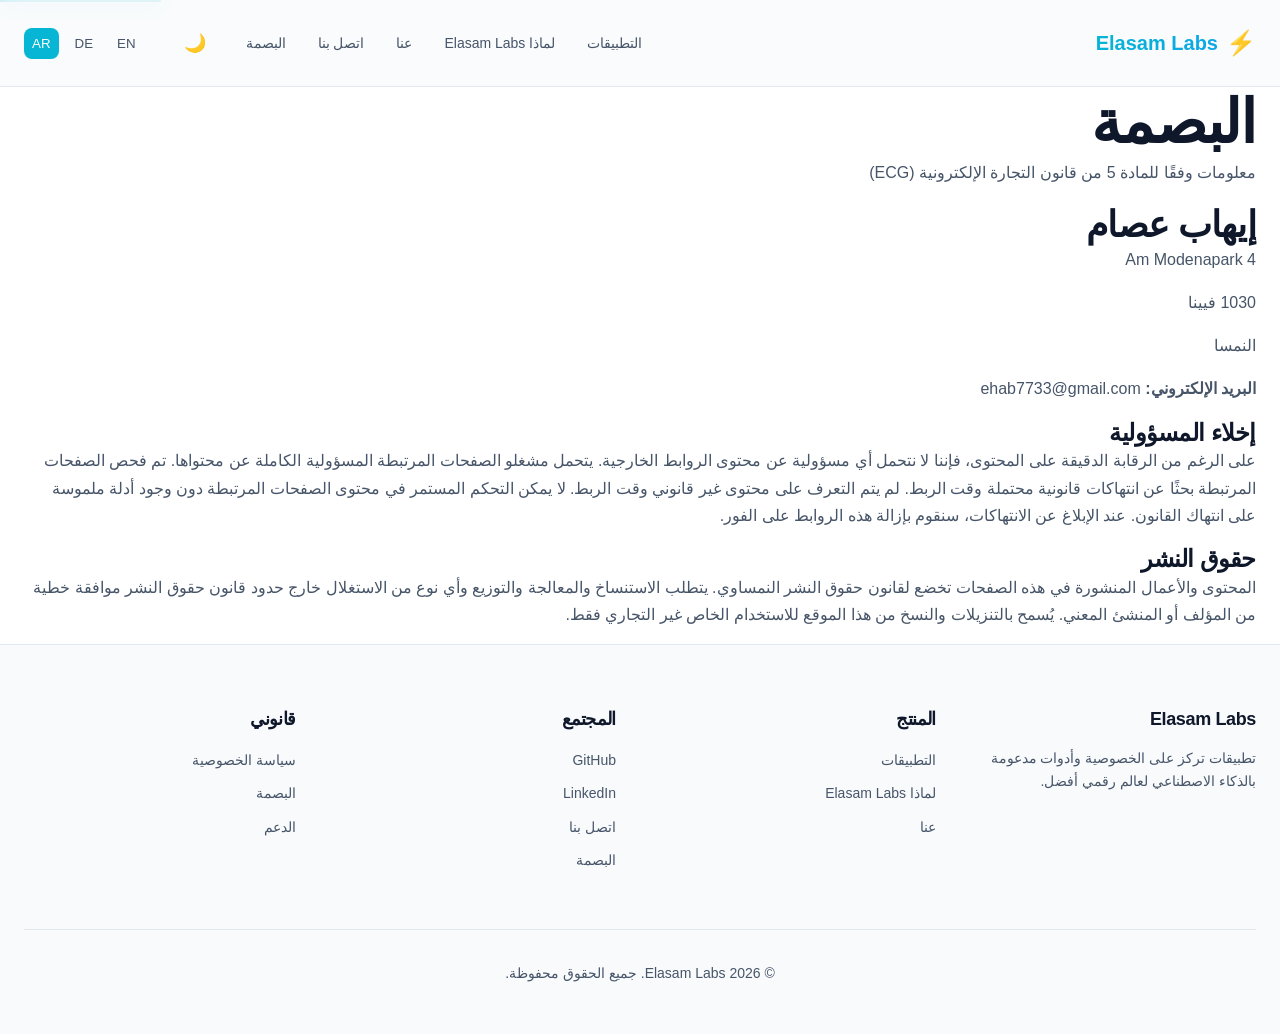
==== imprint.ar.html @ 5eea422f "Remove contact form and add imprint links to all language versions" ====
<!DOCTYPE html>
<html lang="ar" dir="rtl">
<head>
    <meta charset="UTF-8">
    <meta name="viewport" content="width=device-width, initial-scale=1.0">
    <title>البصمة - Elasam Labs</title>
    <link rel="stylesheet" href="/css/styles.css">
</head>
<body>
    <nav class="navbar" role="navigation" aria-label="قائمة التنقل الرئيسية">
        <div class="container">
            <div class="nav-wrapper">
                <a href="/index.ar.html" class="logo" aria-label="الصفحة الرئيسية لElasam Labs">
                    <span class="logo-icon">⚡</span>
                    <span class="logo-text">Elasam Labs</span>
                </a>
                <button class="menu-toggle" id="menuToggle" aria-label="تبديل قائمة التنقل" aria-expanded="false">
                    <span></span>
                    <span></span>
                    <span></span>
                </button>
                <ul class="nav-menu" id="navMenu" role="menubar">
                    <li role="none"><a href="/index.ar.html#apps" role="menuitem">التطبيقات</a></li>
                    <li role="none"><a href="/index.ar.html#why" role="menuitem">لماذا Elasam Labs</a></li>
                    <li role="none"><a href="/index.ar.html#about" role="menuitem">عنا</a></li>
                    <li role="none"><a href="/index.ar.html#contact" role="menuitem">اتصل بنا</a></li>
                    <li role="none"><a href="/imprint.ar.html" role="menuitem">البصمة</a></li>
                    <li role="none"><button class="theme-toggle" id="themeToggle" aria-label="تبديل الوضع الداكن/الفاتح" role="menuitem">🌙</button></li>
                    <li role="none">
                        <div class="lang-switcher">
                            <button id="lang-en">EN</button>
                            <button id="lang-de">DE</button>
                            <button id="lang-ar" class="active">AR</button>
                        </div>
                    </li>
                </ul>
            </div>
        </div>
    </nav>

    <main class="imprint-page">
        <div class="container">
            <h1>البصمة</h1>
            <p>معلومات وفقًا للمادة 5 من قانون التجارة الإلكترونية (ECG)</p>

            <h2>إيهاب عصام</h2>
            <p>Am Modenapark 4</p>
            <p>1030 فيينا</p>
            <p>النمسا</p>

            <p><strong>البريد الإلكتروني:</strong> ehab7733@gmail.com</p>

            <h3>إخلاء المسؤولية</h3>
            <p>على الرغم من الرقابة الدقيقة على المحتوى، فإننا لا نتحمل أي مسؤولية عن محتوى الروابط الخارجية. يتحمل مشغلو الصفحات المرتبطة المسؤولية الكاملة عن محتواها. تم فحص الصفحات المرتبطة بحثًا عن انتهاكات قانونية محتملة وقت الربط. لم يتم التعرف على محتوى غير قانوني وقت الربط. لا يمكن التحكم المستمر في محتوى الصفحات المرتبطة دون وجود أدلة ملموسة على انتهاك القانون. عند الإبلاغ عن الانتهاكات، سنقوم بإزالة هذه الروابط على الفور.</p>

            <h3>حقوق النشر</h3>
            <p>المحتوى والأعمال المنشورة في هذه الصفحات تخضع لقانون حقوق النشر النمساوي. يتطلب الاستنساخ والمعالجة والتوزيع وأي نوع من الاستغلال خارج حدود قانون حقوق النشر موافقة خطية من المؤلف أو المنشئ المعني. يُسمح بالتنزيلات والنسخ من هذا الموقع للاستخدام الخاص غير التجاري فقط.</p>
        </div>
    </main>

    <footer class="footer" role="contentinfo">
        <div class="container">
            <div class="footer-grid">
                <div class="footer-section">
                    <h4>Elasam Labs</h4>
                    <p>تطبيقات تركز على الخصوصية وأدوات مدعومة بالذكاء الاصطناعي لعالم رقمي أفضل.</p>
                </div>
                <div class="footer-section">
                    <h4>المنتج</h4>
                    <ul>
                        <li><a href="/index.ar.html#apps">التطبيقات</a></li>
                        <li><a href="/index.ar.html#why">لماذا Elasam Labs</a></li>
                        <li><a href="/index.ar.html#about">عنا</a></li>
                    </ul>
                </div>
                <div class="footer-section">
                    <h4>المجتمع</h4>
                    <ul>
                        <li><a href="https://github.com/EhabElasam" target="_blank" rel="noopener noreferrer">GitHub</a></li>
                        <li><a href="https://linkedin.com" target="_blank" rel="noopener noreferrer">LinkedIn</a></li>
                        <li><a href="/index.ar.html#contact">اتصل بنا</a></li>
                        <li><a href="/imprint.ar.html">البصمة</a></li>
                    </ul>
                </div>
                <div class="footer-section">
                    <h4>قانوني</h4>
                    <ul>
                        <li><a href="/privacy.html">سياسة الخصوصية</a></li>
                        <li><a href="/imprint.ar.html">البصمة</a></li>
                        <li><a href="/support.html">الدعم</a></li>
                    </ul>
                </div>
            </div>
            <div class="footer-bottom">
                <p>&copy; 2026 Elasam Labs. جميع الحقوق محفوظة.</p>
            </div>
        </div>
    </footer>

    <script src="/js/main.js"></script>
</body>
</html>
---- css/styles.css ----
/* ============================================
   ELASAM LABS - PREMIUM WEBSITE STYLES
   ============================================ */

:root {
    /* Light Mode */
    --bg-primary: #ffffff;
    --bg-secondary: #f8fafc;
    --bg-tertiary: #f1f5f9;
    --text-primary: #0f172a;
    --text-secondary: #475569;
    --text-tertiary: #94a3b8;
    --border-color: #e2e8f0;
    --accent-primary: #06b6d4;
    --accent-secondary: #0ea5e9;
    --accent-tertiary: #3b82f6;
    --success: #10b981;
    --warning: #f59e0b;
    --error: #ef4444;
    
    /* Spacing */
    --spacing-xs: 0.25rem;
    --spacing-sm: 0.5rem;
    --spacing-md: 1rem;
    --spacing-lg: 1.5rem;
    --spacing-xl: 2rem;
    --spacing-2xl: 3rem;
    --spacing-3xl: 4rem;
    --spacing-4xl: 6rem;
    
    /* Typography */
    --font-family: -apple-system, BlinkMacSystemFont, 'Segoe UI', 'Helvetica Neue', sans-serif;
    --font-mono: 'Menlo', 'Monaco', 'Courier New', monospace;
    --font-size-xs: 0.75rem;
    --font-size-sm: 0.875rem;
    --font-size-base: 1rem;
    --font-size-lg: 1.125rem;
    --font-size-xl: 1.25rem;
    --font-size-2xl: 1.5rem;
    --font-size-3xl: 1.875rem;
    --font-size-4xl: 2.25rem;
    --font-size-5xl: 3rem;
    --font-size-6xl: 3.75rem;
    
    /* Transitions */
    --transition-fast: 150ms cubic-bezier(0.4, 0, 0.2, 1);
    --transition-base: 300ms cubic-bezier(0.4, 0, 0.2, 1);
    --transition-slow: 500ms cubic-bezier(0.4, 0, 0.2, 1);
    
    /* Shadows */
    --shadow-sm: 0 1px 2px 0 rgba(0, 0, 0, 0.05);
    --shadow-md: 0 4px 6px -1px rgba(0, 0, 0, 0.1), 0 2px 4px -1px rgba(0, 0, 0, 0.06);
    --shadow-lg: 0 10px 15px -3px rgba(0, 0, 0, 0.1), 0 4px 6px -2px rgba(0, 0, 0, 0.05);
    --shadow-xl: 0 20px 25px -5px rgba(0, 0, 0, 0.1), 0 10px 10px -5px rgba(0, 0, 0, 0.04);
    --shadow-2xl: 0 25px 50px -12px rgba(0, 0, 0, 0.25);
}

/* Dark Mode */
body.dark-mode {
    --bg-primary: #0f172a;
    --bg-secondary: #1e293b;
    --bg-tertiary: #334155;
    --text-primary: #f1f5f9;
    --text-secondary: #cbd5e1;
    --text-tertiary: #94a3b8;
    --border-color: #334155;
}

/* ============================================
   GLOBAL STYLES
   ============================================ */

* {
    margin: 0;
    padding: 0;
    box-sizing: border-box;
}

html {
    scroll-behavior: smooth;
    -webkit-font-smoothing: antialiased;
    -moz-osx-font-smoothing: grayscale;
}

body {
    font-family: var(--font-family);
    background-color: var(--bg-primary);
    color: var(--text-primary);
    line-height: 1.6;
    transition: background-color var(--transition-base), color var(--transition-base);
    overflow-x: hidden;
}

/* ============================================
   TYPOGRAPHY
   ============================================ */

h1, h2, h3, h4, h5, h6 {
    font-weight: 700;
    line-height: 1.2;
    letter-spacing: -0.02em;
}

h1 {
    font-size: var(--font-size-6xl);
}

h2 {
    font-size: var(--font-size-4xl);
}

h3 {
    font-size: var(--font-size-2xl);
}

h4 {
    font-size: var(--font-size-lg);
}

p {
    margin-bottom: var(--spacing-md);
    color: var(--text-secondary);
    line-height: 1.7;
}

a {
    color: var(--accent-primary);
    text-decoration: none;
    transition: color var(--transition-fast);
}

a:hover {
    color: var(--accent-secondary);
}

/* ============================================
   CONTAINER & LAYOUT
   ============================================ */

.container {
    max-width: 1280px;
    margin: 0 auto;
    padding: 0 var(--spacing-lg);
}

section {
    padding: var(--spacing-4xl) 0;
}

.section-header {
    text-align: center;
    margin-bottom: var(--spacing-4xl);
}

.section-header h2 {
    background: linear-gradient(135deg, var(--accent-primary), var(--accent-secondary));
    -webkit-background-clip: text;
    -webkit-text-fill-color: transparent;
    background-clip: text;
    margin-bottom: var(--spacing-md);
}

.section-header p {
    font-size: var(--font-size-lg);
    color: var(--text-secondary);
}

/* ============================================
   NAVIGATION
   ============================================ */

.navbar {
    background-color: var(--bg-secondary);
    border-bottom: 1px solid var(--border-color);
    position: sticky;
    top: 0;
    z-index: 1000;
    backdrop-filter: blur(10px);
    background-color: rgba(248, 250, 252, 0.8);
}

body.dark-mode .navbar {
    background-color: rgba(30, 41, 59, 0.8);
}

.nav-wrapper {
    display: flex;
    justify-content: space-between;
    align-items: center;
    padding: var(--spacing-lg) 0;
}

.logo {
    display: flex;
    align-items: center;
    gap: var(--spacing-sm);
    font-size: var(--font-size-xl);
    font-weight: 700;
    color: var(--text-primary);
    transition: transform var(--transition-fast);
}

.logo:hover {
    transform: scale(1.05);
}

.logo-icon {
    font-size: var(--font-size-2xl);
}

.logo-text {
    background: linear-gradient(135deg, var(--accent-primary), var(--accent-secondary));
    -webkit-background-clip: text;
    -webkit-text-fill-color: transparent;
    background-clip: text;
}

.nav-menu {
    display: flex;
    list-style: none;
    gap: var(--spacing-xl);
    align-items: center;
}

.nav-menu a {
    color: var(--text-secondary);
    font-weight: 500;
    font-size: var(--font-size-sm);
    transition: color var(--transition-fast);
}

.nav-menu a:hover {
    color: var(--accent-primary);
}

.menu-toggle {
    display: none;
    flex-direction: column;
    background: none;
    border: none;
    cursor: pointer;
    gap: var(--spacing-xs);
    padding: var(--spacing-sm);
}

.menu-toggle span {
    width: 24px;
    height: 2.5px;
    background-color: var(--text-primary);
    border-radius: 2px;
    transition: all var(--transition-base);
}

.menu-toggle.active span:nth-child(1) {
    transform: rotate(45deg) translate(8px, 8px);
}

.menu-toggle.active span:nth-child(2) {
    opacity: 0;
}

.menu-toggle.active span:nth-child(3) {
    transform: rotate(-45deg) translate(7px, -7px);
}

.theme-toggle {
    background: none;
    border: none;
    font-size: var(--font-size-lg);
    cursor: pointer;
    padding: var(--spacing-sm);
    border-radius: 50%;
    transition: background-color var(--transition-fast);
}

.theme-toggle:hover {
    background-color: var(--bg-tertiary);
}

/* ============================================
   BUTTONS
   ============================================ */

.btn {
    display: inline-block;
    padding: var(--spacing-md) var(--spacing-xl);
    border-radius: 10px;
    font-weight: 600;
    font-size: var(--font-size-base);
    text-align: center;
    cursor: pointer;
    border: 2px solid transparent;
    transition: all var(--transition-base);
    text-decoration: none;
}

.btn-primary {
    background: linear-gradient(135deg, var(--accent-primary), var(--accent-secondary));
    color: white;
    box-shadow: var(--shadow-lg);
}

.btn-primary:hover {
    transform: translateY(-2px);
    box-shadow: var(--shadow-xl);
}

.btn-secondary {
    background-color: transparent;
    color: var(--accent-primary);
    border-color: var(--accent-primary);
}

.btn-secondary:hover {
    background-color: var(--accent-primary);
    color: white;
    transform: translateY(-2px);
}

.btn-app-store {
    display: inline-flex;
    align-items: center;
    gap: var(--spacing-sm);
    padding: var(--spacing-sm) var(--spacing-lg);
    background-color: var(--text-primary);
    color: var(--bg-primary);
    border-radius: 8px;
    font-size: var(--font-size-sm);
    transition: all var(--transition-base);
}

.btn-app-store:hover {
    background-color: var(--accent-primary);
    color: white;
    transform: scale(1.05);
}

.btn-app-store .btn-icon {
    font-size: var(--font-size-lg);
}

/* ============================================
   HERO SECTION
   ============================================ */

.hero {
    padding: var(--spacing-4xl) 0;
    background: linear-gradient(135deg, var(--bg-secondary) 0%, var(--bg-primary) 100%);
    min-height: 100vh;
    display: flex;
    align-items: center;
    position: relative;
    overflow: hidden;
}

.hero .container {
    display: grid;
    grid-template-columns: 1fr 1fr;
    gap: var(--spacing-4xl);
    align-items: center;
    position: relative;
    z-index: 1;
}

.hero-content {
    animation: fadeInUp 0.8s ease-out;
}

.hero-title {
    font-size: var(--font-size-6xl);
    margin-bottom: var(--spacing-md);
    background: linear-gradient(135deg, var(--accent-primary), var(--accent-secondary), var(--accent-tertiary));
    -webkit-background-clip: text;
    -webkit-text-fill-color: transparent;
    background-clip: text;
    line-height: 1.1;
}

.hero-subtitle {
    font-size: var(--font-size-2xl);
    color: var(--text-secondary);
    margin-bottom: var(--spacing-md);
    font-weight: 600;
}

.hero-description {
    font-size: var(--font-size-lg);
    color: var(--text-secondary);
    margin-bottom: var(--spacing-2xl);
    line-height: 1.8;
}

.hero-cta {
    display: flex;
    gap: var(--spacing-md);
    flex-wrap: wrap;
}

.hero-visual {
    display: flex;
    justify-content: center;
    align-items: center;
    position: relative;
    height: 400px;
}

.gradient-orb {
    width: 350px;
    height: 350px;
    background: linear-gradient(135deg, var(--accent-primary), var(--accent-secondary));
    border-radius: 40% 60% 70% 30% / 40% 50% 60% 50%;
    animation: morph 8s ease-in-out infinite, float 4s ease-in-out infinite;
    box-shadow: var(--shadow-2xl);
    filter: blur(1px);
}

/* ============================================
   APPS SECTION
   ============================================ */

.apps {
    background-color: var(--bg-secondary);
}

.apps-grid {
    display: grid;
    grid-template-columns: repeat(auto-fit, minmax(320px, 1fr));
    gap: var(--spacing-xl);
}

.app-card {
    background: linear-gradient(135deg, var(--bg-primary), var(--bg-tertiary));
    border: 1px solid var(--border-color);
    border-radius: 16px;
    padding: var(--spacing-xl);
    transition: all var(--transition-base);
    cursor: pointer;
    position: relative;
    overflow: hidden;
    backdrop-filter: blur(10px);
}

.app-card::before {
    content: '';
    position: absolute;
    top: 0;
    left: 0;
    right: 0;
    height: 1px;
    background: linear-gradient(90deg, transparent, var(--accent-primary), transparent);
    opacity: 0;
    transition: opacity var(--transition-base);
}

.app-card:hover {
    transform: translateY(-8px);
    box-shadow: var(--shadow-lg);
    border-color: var(--accent-primary);
}

.app-card:hover::before {
    opacity: 1;
}

.app-header {
    display: flex;
    justify-content: space-between;
    align-items: flex-start;
    margin-bottom: var(--spacing-lg);
}

.app-icon {
    font-size: var(--font-size-5xl);
    display: block;
}

.app-badge {
    display: inline-block;
    padding: var(--spacing-xs) var(--spacing-sm);
    border-radius: 20px;
    font-size: var(--font-size-xs);
    font-weight: 700;
    text-transform: uppercase;
    letter-spacing: 0.5px;
}

.badge-published {
    background-color: rgba(16, 185, 129, 0.15);
    color: var(--success);
}

.badge-developing {
    background-color: rgba(59, 130, 246, 0.15);
    color: var(--accent-tertiary);
}

.badge-concept {
    background-color: rgba(168, 85, 247, 0.15);
    color: #a855f7;
}

.badge-prototype {
    background-color: rgba(245, 158, 11, 0.15);
    color: var(--warning);
}

.badge-coming {
    background-color: rgba(148, 163, 184, 0.15);
    color: var(--text-tertiary);
}

.app-title {
    font-size: var(--font-size-xl);
    margin-bottom: var(--spacing-sm);
    color: var(--text-primary);
}

.app-description {
    font-size: var(--font-size-sm);
    color: var(--text-secondary);
    margin-bottom: var(--spacing-lg);
    line-height: 1.6;
}

.app-meta {
    display: flex;
    gap: var(--spacing-sm);
    font-size: var(--font-size-xs);
    color: var(--text-tertiary);
}

/* ============================================
   WHY SECTION
   ============================================ */

.why-section {
    background-color: var(--bg-primary);
}

.principles-grid {
    display: grid;
    grid-template-columns: repeat(auto-fit, minmax(300px, 1fr));
    gap: var(--spacing-xl);
}

.principle-card {
    background: linear-gradient(135deg, var(--bg-secondary), var(--bg-tertiary));
    border: 1px solid var(--border-color);
    border-radius: 16px;
    padding: var(--spacing-xl);
    text-align: center;
    transition: all var(--transition-base);
    backdrop-filter: blur(10px);
}

.principle-card:hover {
    transform: translateY(-8px);
    box-shadow: var(--shadow-lg);
    border-color: var(--accent-primary);
}

.principle-icon {
    font-size: var(--font-size-4xl);
    margin-bottom: var(--spacing-md);
    display: block;
}

.principle-card h3 {
    color: var(--text-primary);
    margin-bottom: var(--spacing-md);
}

.principle-card p {
    color: var(--text-secondary);
    font-size: var(--font-size-sm);
    line-height: 1.6;
}

/* ============================================
   ABOUT SECTION
   ============================================ */

.about {
    background-color: var(--bg-secondary);
}

.about-content {
    max-width: 800px;
    margin: 0 auto;
    text-align: center;
}

.about-content h2 {
    margin-bottom: var(--spacing-2xl);
}

.about-content p {
    font-size: var(--font-size-lg);
    color: var(--text-secondary);
    line-height: 1.8;
    margin-bottom: var(--spacing-xl);
}

/* ============================================
   CONTACT SECTION
   ============================================ */

.contact {
    background-color: var(--bg-primary);
}

.contact-grid {
    display: grid;
    grid-template-columns: repeat(auto-fit, minmax(280px, 1fr));
    gap: var(--spacing-xl);
}

.contact-card {
    background: linear-gradient(135deg, var(--bg-secondary), var(--bg-tertiary));
    border: 1px solid var(--border-color);
    border-radius: 16px;
    padding: var(--spacing-xl);
    text-align: center;
    transition: all var(--transition-base);
    backdrop-filter: blur(10px);
}

.contact-card:hover {
    transform: translateY(-8px);
    box-shadow: var(--shadow-lg);
    border-color: var(--accent-primary);
}

.contact-card h3 {
    color: var(--text-primary);
    margin-bottom: var(--spacing-lg);
}

.contact-link {
    display: inline-block;
    padding: var(--spacing-md) var(--spacing-lg);
    background: linear-gradient(135deg, var(--accent-primary), var(--accent-secondary));
    color: white;
    border-radius: 10px;
    font-weight: 600;
    transition: all var(--transition-base);
}

.contact-link:hover {
    transform: scale(1.05);
    box-shadow: var(--shadow-md);
}

/* ============================================
   FOOTER
   ============================================ */

.footer {
    background-color: var(--bg-secondary);
    border-top: 1px solid var(--border-color);
    padding: var(--spacing-3xl) 0 var(--spacing-xl);
}

.footer-grid {
    display: grid;
    grid-template-columns: repeat(auto-fit, minmax(250px, 1fr));
    gap: var(--spacing-2xl);
    margin-bottom: var(--spacing-2xl);
}

.footer-section h4 {
    color: var(--text-primary);
    margin-bottom: var(--spacing-md);
    font-size: var(--font-size-lg);
}

.footer-section p {
    color: var(--text-secondary);
    font-size: var(--font-size-sm);
}

.footer-section ul {
    list-style: none;
}

.footer-section ul li {
    margin-bottom: var(--spacing-sm);
}

.footer-section a {
    color: var(--text-secondary);
    font-size: var(--font-size-sm);
    transition: color var(--transition-fast);
}

.footer-section a:hover {
    color: var(--accent-primary);
}

.footer-bottom {
    text-align: center;
    padding-top: var(--spacing-xl);
    border-top: 1px solid var(--border-color);
    color: var(--text-tertiary);
    font-size: var(--font-size-sm);
}

/* ============================================
   ANIMATIONS
   ============================================ */

@keyframes fadeInUp {
    from {
        opacity: 0;
        transform: translateY(30px);
    }
    to {
        opacity: 1;
        transform: translateY(0);
    }
}

@keyframes float {
    0%, 100% {
        transform: translateY(0px);
    }
    50% {
        transform: translateY(-20px);
    }
}

@keyframes morph {
    0%, 100% {
        border-radius: 40% 60% 70% 30% / 40% 50% 60% 50%;
    }
    25% {
        border-radius: 70% 30% 46% 66% / 66% 33% 67% 33%;
    }
    50% {
        border-radius: 100% 60% 52% 37% / 37% 76% 74% 48%;
    }
    75% {
        border-radius: 74% 26% 46% 78% / 59% 38% 62% 51%;
    }
}

/* ============================================
   RESPONSIVE DESIGN
   ============================================ */

@media (max-width: 768px) {
    .hero .container {
        grid-template-columns: 1fr;
        gap: var(--spacing-2xl);
    }

    .hero-title {
        font-size: var(--font-size-4xl);
    }

    .hero-subtitle {
        font-size: var(--font-size-xl);
    }

    .hero-visual {
        display: none;
    }

    .hero-cta {
        flex-direction: column;
    }

    .btn {
        width: 100%;
    }

    .menu-toggle {
        display: flex;
    }

    .nav-menu {
        display: none;
        position: absolute;
        top: 100%;
        left: 0;
        right: 0;
        flex-direction: column;
        background-color: var(--bg-secondary);
        border-bottom: 1px solid var(--border-color);
        padding: var(--spacing-lg);
        gap: var(--spacing-md);
        box-shadow: var(--shadow-md);
    }

    .nav-menu.active {
        display: flex;
    }

    .apps-grid,
    .principles-grid,
    .contact-grid {
        grid-template-columns: 1fr;
    }

    h1 {
        font-size: var(--font-size-4xl);
    }

    h2 {
        font-size: var(--font-size-3xl);
    }

    section {
        padding: var(--spacing-3xl) 0;
    }
}

@media (max-width: 480px) {
    .container {
        padding: 0 var(--spacing-md);
    }

    h1 {
        font-size: var(--font-size-3xl);
    }

    h2 {
        font-size: var(--font-size-2xl);
    }

    .hero-title {
        font-size: var(--font-size-3xl);
    }

    .hero-subtitle {
        font-size: var(--font-size-lg);
    }

    section {
        padding: var(--spacing-2xl) 0;
    }

    .hero-cta {
        gap: var(--spacing-sm);
    }

    .btn {
        padding: var(--spacing-md) var(--spacing-lg);
        font-size: var(--font-size-sm);
    }

    .section-header h2 {
        font-size: var(--font-size-2xl);
    }
}

/* ============================================
   PRINT STYLES
   ============================================ */

@media print {
    .navbar,
    .footer {
        display: none;
    }

    body {
        background-color: white;
        color: black;
    }
}

/* ============================================
   ACCESSIBILITY
   ============================================ */

@media (prefers-reduced-motion: reduce) {
    * {
        animation-duration: 0.01ms !important;
        animation-iteration-count: 1 !important;
        transition-duration: 0.01ms !important;
    }
}

@media (prefers-color-scheme: dark) {
    body {
        background-color: var(--bg-primary);
    }
}

/* ============================================
   APP DETAIL PAGE
   ============================================ */

.app-detail-hero {
    padding: var(--spacing-4xl) 0;
    background: linear-gradient(135deg, var(--bg-secondary) 0%, var(--bg-primary) 100%);
    min-height: 80vh;
    display: flex;
    align-items: center;
}

.app-detail-hero .container {
    display: grid;
    grid-template-columns: 1fr 1fr;
    gap: var(--spacing-4xl);
    align-items: center;
}

.app-detail-hero .hero-title {
    font-size: var(--font-size-5xl);
    margin-bottom: var(--spacing-md);
}

.app-detail-hero .hero-subtitle {
    font-size: var(--font-size-xl);
    color: var(--text-secondary);
    margin-bottom: var(--spacing-2xl);
}

.app-mockup {
    max-width: 100%;
    height: auto;
    border-radius: 16px;
    box-shadow: var(--shadow-xl);
}

.features-grid, .steps-grid {
    display: grid;
    grid-template-columns: repeat(auto-fit, minmax(280px, 1fr));
    gap: var(--spacing-xl);
}

.feature-card, .step-card {
    background-color: var(--bg-primary);
    border: 1px solid var(--border-color);
    border-radius: 12px;
    padding: var(--spacing-xl);
    box-shadow: var(--shadow-md);
    transition: transform var(--transition-fast);
}

.feature-card:hover, .step-card:hover {
    transform: translateY(-5px);
}

.feature-card h3, .step-card h3 {
    color: var(--accent-primary);
    margin-bottom: var(--spacing-sm);
}

.feature-card p, .step-card p {
    font-size: var(--font-size-sm);
    color: var(--text-secondary);
}

/* ============================================
   CONTACT FORM
   ============================================ */

.contact-form-container {
    background-color: var(--bg-secondary);
    padding: var(--spacing-4xl) 0;
}

.contact-form {
    max-width: 600px;
    margin: 0 auto;
    padding: var(--spacing-2xl);
    background-color: var(--bg-primary);
    border-radius: 16px;
    box-shadow: var(--shadow-lg);
}

.form-group {
    margin-bottom: var(--spacing-lg);
}

.form-group label {
    display: block;
    margin-bottom: var(--spacing-sm);
    font-weight: 600;
    color: var(--text-primary);
}

.form-group input[type="text"],
.form-group input[type="email"],
.form-group textarea {
    width: 100%;
    padding: var(--spacing-md);
    border: 1px solid var(--border-color);
    border-radius: 8px;
    background-color: var(--bg-secondary);
    color: var(--text-primary);
    font-size: var(--font-size-base);
    transition: border-color var(--transition-fast), box-shadow var(--transition-fast);
}

.form-group input[type="text"]:focus,
.form-group input[type="email"]:focus,
.form-group textarea:focus {
    border-color: var(--accent-primary);
    box-shadow: 0 0 0 3px rgba(var(--accent-primary-rgb), 0.2);
    outline: none;
}

.form-group textarea {
    min-height: 120px;
    resize: vertical;
}

.form-submit-btn {
    width: 100%;
    padding: var(--spacing-md) var(--spacing-xl);
    background: linear-gradient(135deg, var(--accent-primary), var(--accent-secondary));
    color: white;
    border: none;
    border-radius: 10px;
    font-weight: 600;
    font-size: var(--font-size-base);
    cursor: pointer;
    transition: all var(--transition-base);
}

.form-submit-btn:hover {
    transform: translateY(-2px);
    box-shadow: var(--shadow-xl);
}

/* ============================================
   LANGUAGE SWITCHER
   ============================================ */

.lang-switcher {
    display: flex;
    gap: var(--spacing-sm);
    align-items: center;
}

.lang-switcher button {
    background: none;
    border: none;
    color: var(--text-secondary);
    font-weight: 500;
    cursor: pointer;
    padding: var(--spacing-sm);
    border-radius: 8px;
    transition: all var(--transition-fast);
}

.lang-switcher button.active {
    background-color: var(--accent-primary);
    color: white;
}

.lang-switcher button:hover:not(.active) {
    background-color: var(--bg-tertiary);
    color: var(--accent-primary);
}

@media (max-width: 768px) {
    .app-detail-hero .container {
        grid-template-columns: 1fr;
        text-align: center;
    }

    .app-detail-hero .hero-visual {
        order: -1; /* Move image above text on mobile */
        margin-bottom: var(--spacing-xl);
    }

    .app-detail-hero .hero-cta {
        justify-content: center;
    }
}
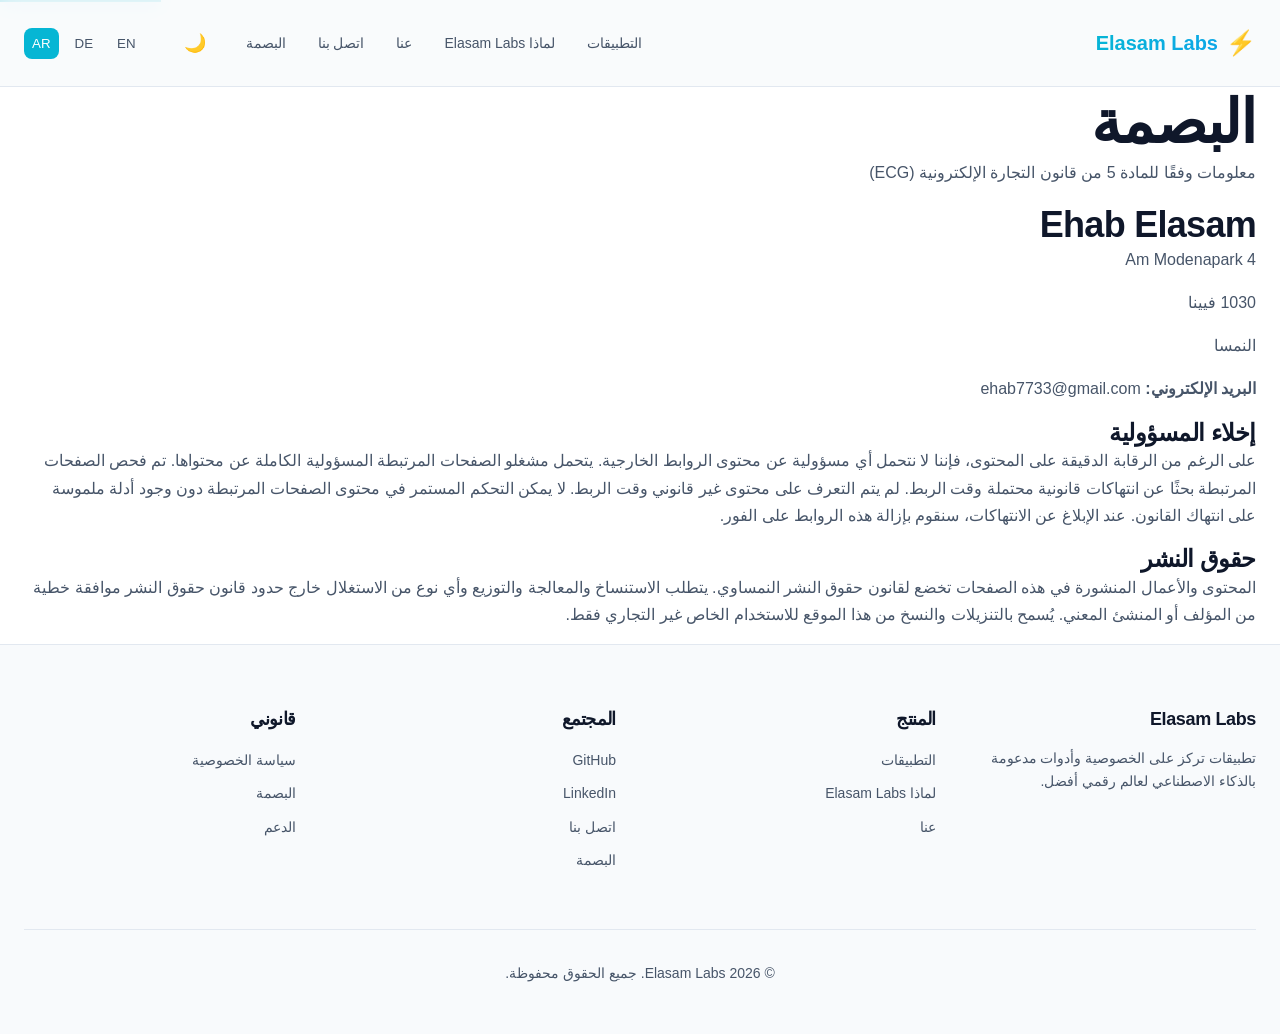
==== commit 050feecd: "Aktualisieren von imprint.ar.html" ====
--- a/imprint.ar.html
+++ b/imprint.ar.html
@@ -43,7 +43,7 @@
             <h1>البصمة</h1>
             <p>معلومات وفقًا للمادة 5 من قانون التجارة الإلكترونية (ECG)</p>
 
-            <h2>إيهاب عصام</h2>
+            <h2> Ehab Elasam </h2>
             <p>Am Modenapark 4</p>
             <p>1030 فيينا</p>
             <p>النمسا</p>
